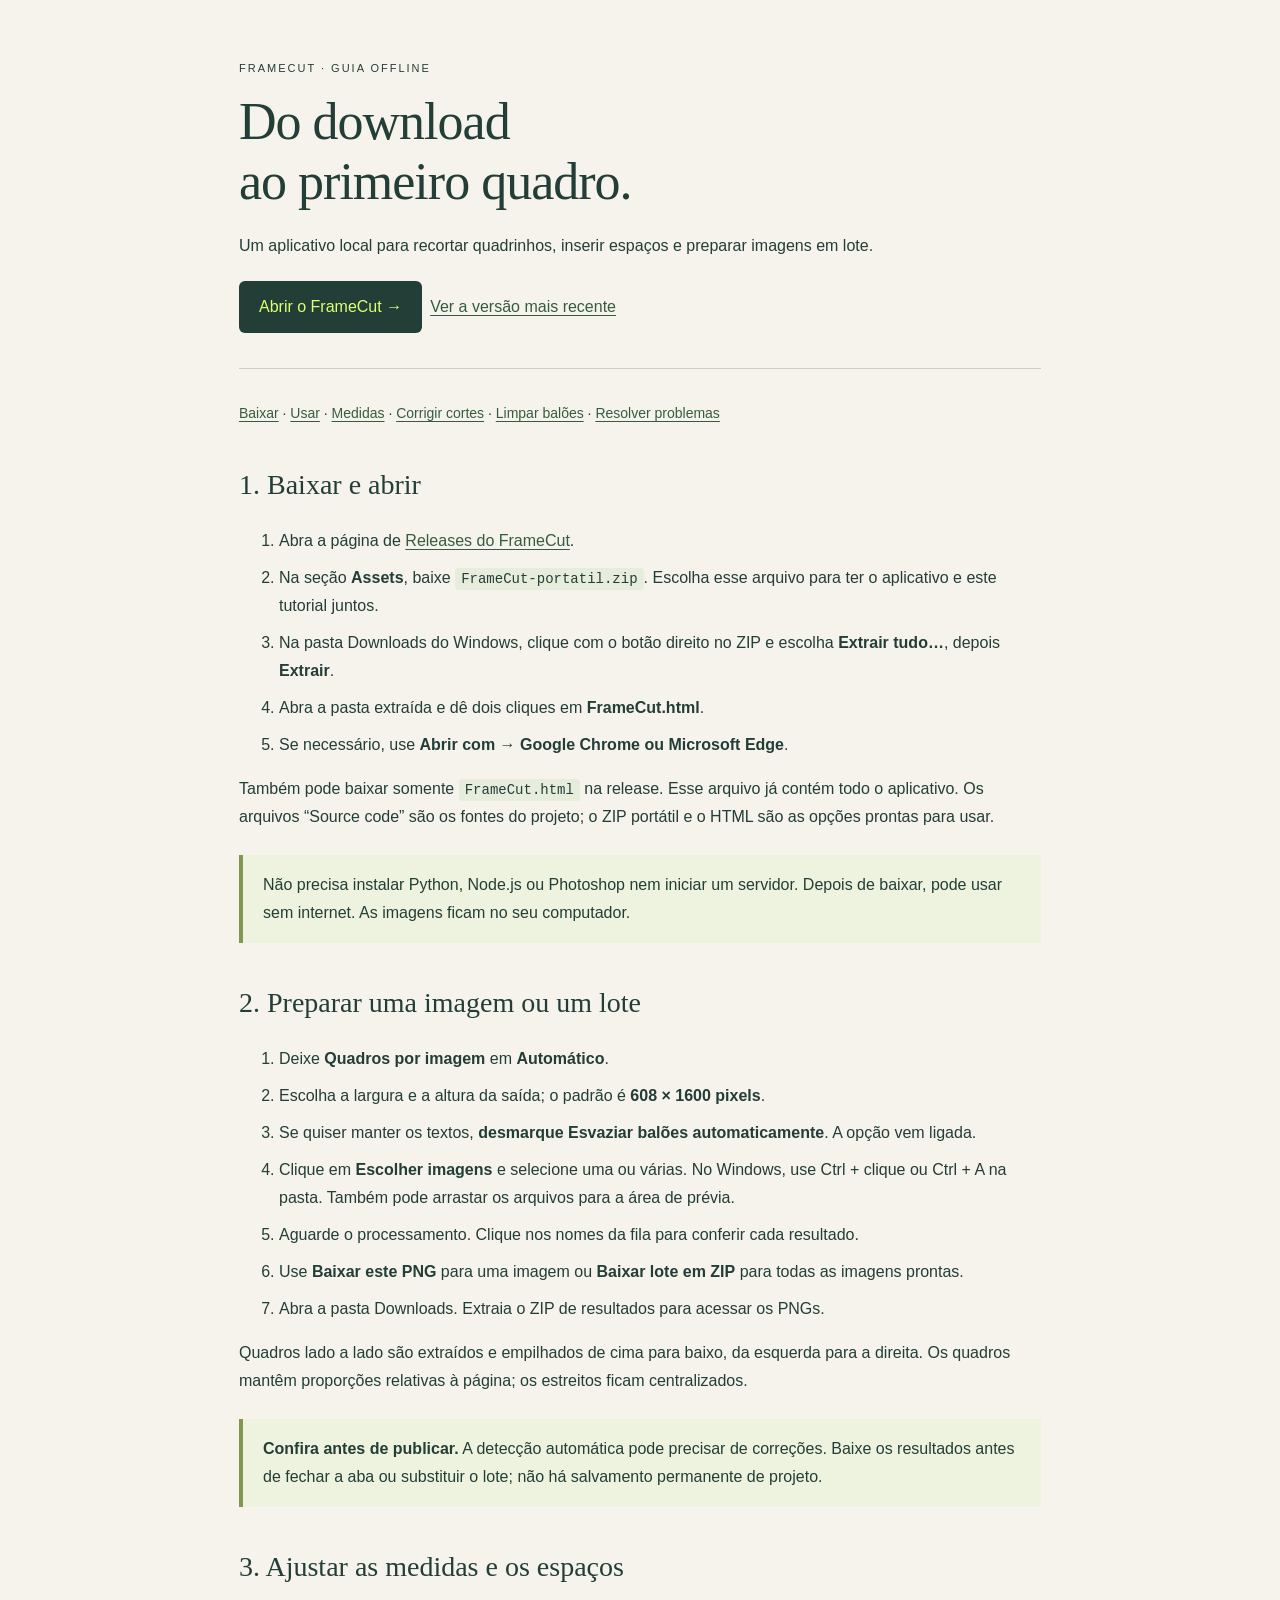
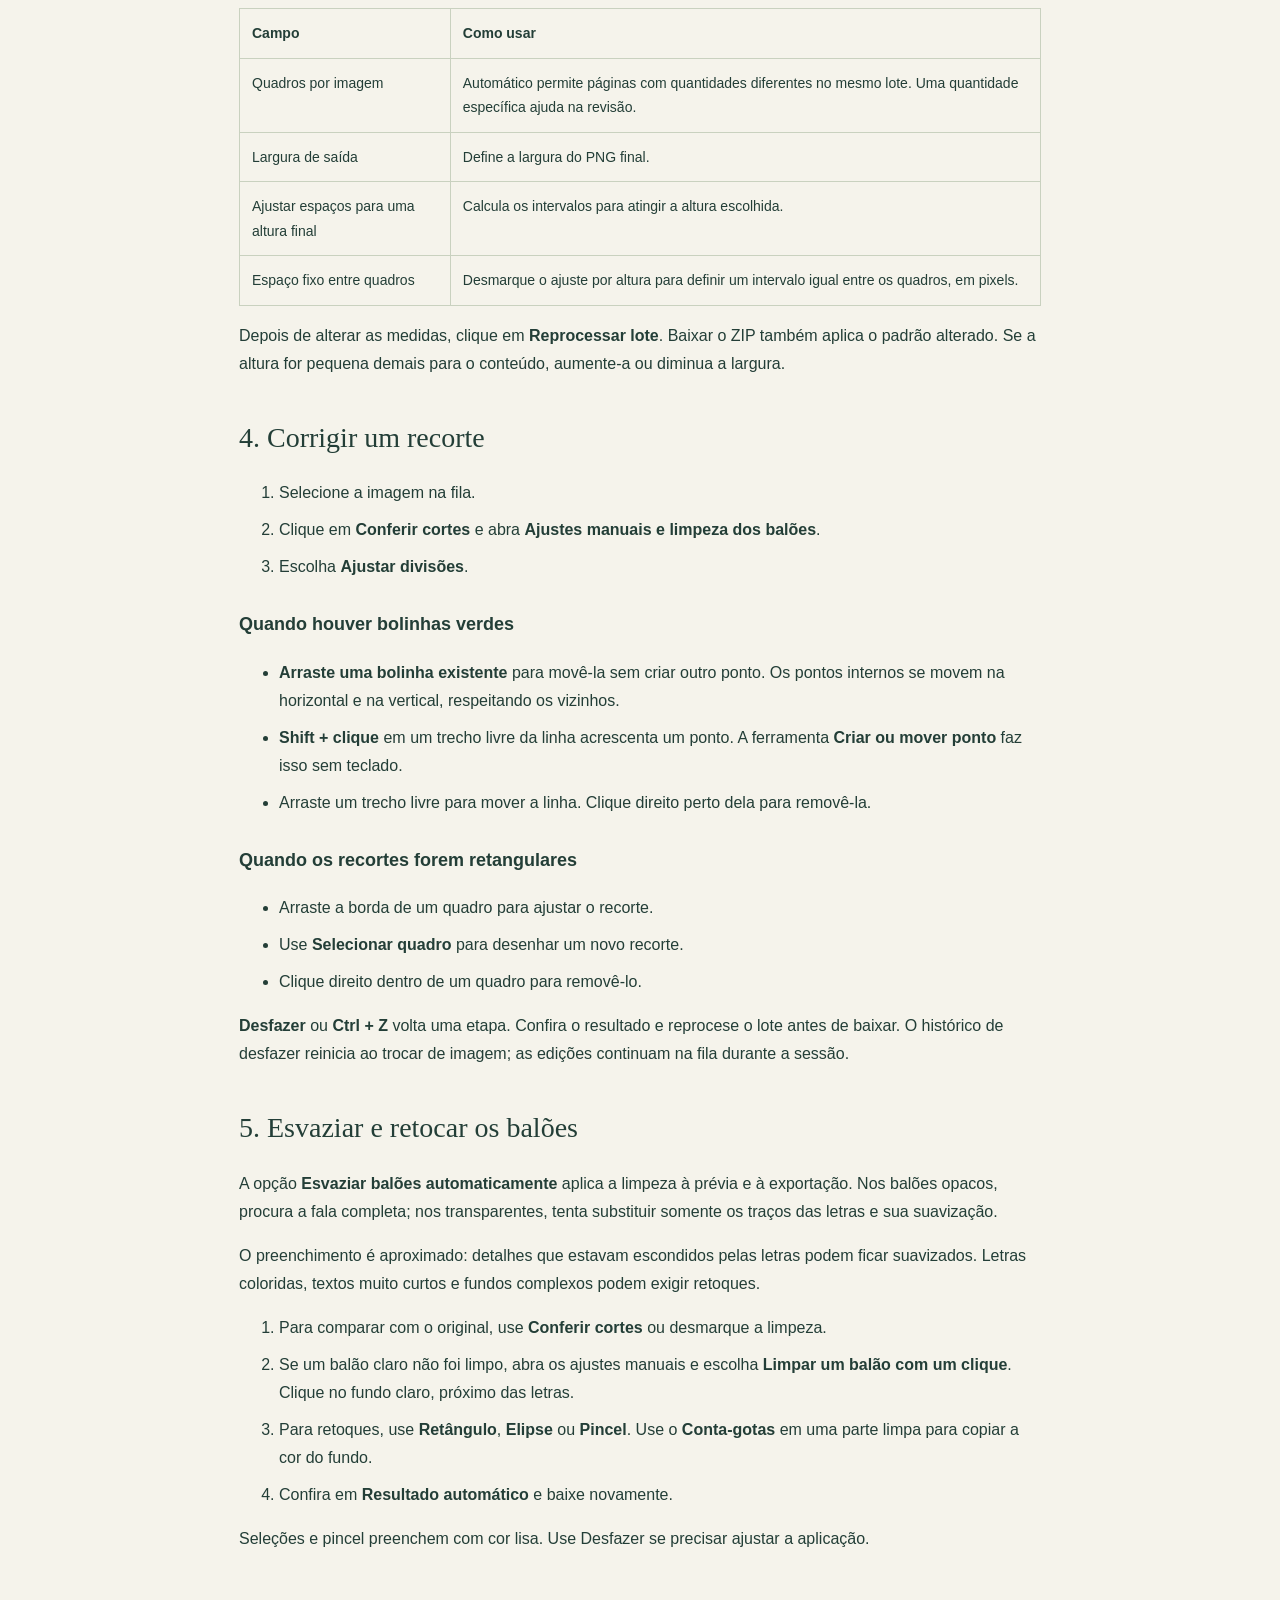
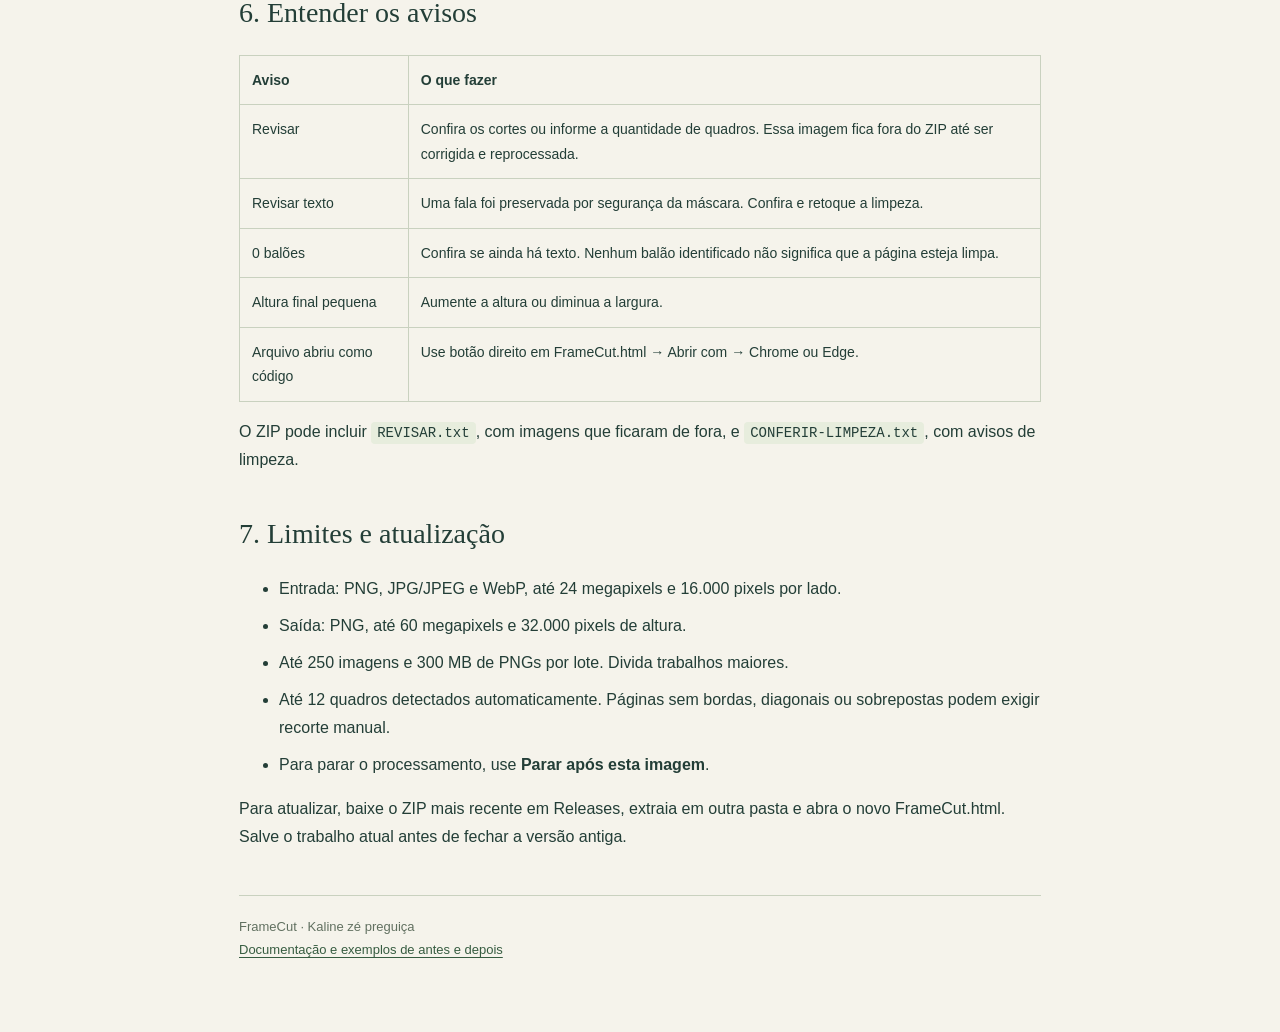
==== docs/COMO-USAR.html @ fc02edd4 "Prepare FrameCut v1.0.0 with portable app and usage tutorials" ====
<!doctype html>
<html lang="pt-BR">
<head>
<meta charset="utf-8">
<meta name="viewport" content="width=device-width,initial-scale=1">
<title>FrameCut — do download ao uso</title>
<style>
:root{color-scheme:light}*{box-sizing:border-box}body{margin:0;background:#f5f3eb;color:#233e37;font:16px/1.75 "Trebuchet MS",sans-serif}main{max-width:850px;margin:auto;padding:48px 24px 70px}header{border-bottom:1px solid #c9d1bf;padding-bottom:30px;margin-bottom:32px}.eyebrow{font-size:11px;letter-spacing:2px}h1{font:normal clamp(32px,6vw,52px)/1.15 Georgia,serif;letter-spacing:-1px;margin:14px 0 20px}h2{font:normal 28px/1.3 Georgia,serif;margin-top:42px}h3{font-size:18px;margin-top:28px}a{color:#365c40;text-underline-offset:3px}li{margin:9px 0}code{font:14px Consolas,monospace;background:#e7eddd;padding:3px 6px;border-radius:4px}.button{display:inline-block;padding:12px 20px;border-radius:6px;background:#233e37;color:#dfff73;text-decoration:none;margin:5px 8px 5px 0}.note{background:#eef3df;border-left:4px solid #809653;padding:16px 20px;margin:24px 0}table{width:100%;border-collapse:collapse;font-size:14px}td,th{padding:12px;border:1px solid #c9d1bf;text-align:left;vertical-align:top}nav{font-size:14px}footer{margin-top:44px;border-top:1px solid #c9d1bf;padding-top:20px;font-size:13px;color:#617060}@media(max-width:520px){main{padding:28px 18px}table{font-size:12px}td,th{padding:8px}}@media print{body{background:white}.button,nav{display:none}main{padding:0}h2{break-after:avoid}}
</style>
</head>
<body><main>
<header><p class="eyebrow">FRAMECUT · GUIA OFFLINE</p><h1>Do download<br>ao primeiro quadro.</h1><p>Um aplicativo local para recortar quadrinhos, inserir espaços e preparar imagens em lote.</p><a class="button" href="FrameCut.html">Abrir o FrameCut →</a><a href="https://github.com/NotOnepiecePlease/FrameCut/releases/latest">Ver a versão mais recente</a></header>
<nav><a href="#baixar">Baixar</a> · <a href="#usar">Usar</a> · <a href="#medidas">Medidas</a> · <a href="#cortes">Corrigir cortes</a> · <a href="#baloes">Limpar balões</a> · <a href="#problemas">Resolver problemas</a></nav>
<h2 id="baixar">1. Baixar e abrir</h2>
<ol><li>Abra a página de <a href="https://github.com/NotOnepiecePlease/FrameCut/releases/latest">Releases do FrameCut</a>.</li><li>Na seção <strong>Assets</strong>, baixe <code>FrameCut-portatil.zip</code>. Escolha esse arquivo para ter o aplicativo e este tutorial juntos.</li><li>Na pasta Downloads do Windows, clique com o botão direito no ZIP e escolha <strong>Extrair tudo…</strong>, depois <strong>Extrair</strong>.</li><li>Abra a pasta extraída e dê dois cliques em <strong>FrameCut.html</strong>.</li><li>Se necessário, use <strong>Abrir com → Google Chrome ou Microsoft Edge</strong>.</li></ol>
<p>Também pode baixar somente <code>FrameCut.html</code> na release. Esse arquivo já contém todo o aplicativo. Os arquivos “Source code” são os fontes do projeto; o ZIP portátil e o HTML são as opções prontas para usar.</p>
<div class="note">Não precisa instalar Python, Node.js ou Photoshop nem iniciar um servidor. Depois de baixar, pode usar sem internet. As imagens ficam no seu computador.</div>
<h2 id="usar">2. Preparar uma imagem ou um lote</h2>
<ol><li>Deixe <strong>Quadros por imagem</strong> em <strong>Automático</strong>.</li><li>Escolha a largura e a altura da saída; o padrão é <strong>608 × 1600 pixels</strong>.</li><li>Se quiser manter os textos, <strong>desmarque Esvaziar balões automaticamente</strong>. A opção vem ligada.</li><li>Clique em <strong>Escolher imagens</strong> e selecione uma ou várias. No Windows, use Ctrl + clique ou Ctrl + A na pasta. Também pode arrastar os arquivos para a área de prévia.</li><li>Aguarde o processamento. Clique nos nomes da fila para conferir cada resultado.</li><li>Use <strong>Baixar este PNG</strong> para uma imagem ou <strong>Baixar lote em ZIP</strong> para todas as imagens prontas.</li><li>Abra a pasta Downloads. Extraia o ZIP de resultados para acessar os PNGs.</li></ol>
<p>Quadros lado a lado são extraídos e empilhados de cima para baixo, da esquerda para a direita. Os quadros mantêm proporções relativas à página; os estreitos ficam centralizados.</p>
<div class="note"><strong>Confira antes de publicar.</strong> A detecção automática pode precisar de correções. Baixe os resultados antes de fechar a aba ou substituir o lote; não há salvamento permanente de projeto.</div>
<h2 id="medidas">3. Ajustar as medidas e os espaços</h2>
<table><thead><tr><th>Campo</th><th>Como usar</th></tr></thead><tbody><tr><td>Quadros por imagem</td><td>Automático permite páginas com quantidades diferentes no mesmo lote. Uma quantidade específica ajuda na revisão.</td></tr><tr><td>Largura de saída</td><td>Define a largura do PNG final.</td></tr><tr><td>Ajustar espaços para uma altura final</td><td>Calcula os intervalos para atingir a altura escolhida.</td></tr><tr><td>Espaço fixo entre quadros</td><td>Desmarque o ajuste por altura para definir um intervalo igual entre os quadros, em pixels.</td></tr></tbody></table>
<p>Depois de alterar as medidas, clique em <strong>Reprocessar lote</strong>. Baixar o ZIP também aplica o padrão alterado. Se a altura for pequena demais para o conteúdo, aumente-a ou diminua a largura.</p>
<h2 id="cortes">4. Corrigir um recorte</h2>
<ol><li>Selecione a imagem na fila.</li><li>Clique em <strong>Conferir cortes</strong> e abra <strong>Ajustes manuais e limpeza dos balões</strong>.</li><li>Escolha <strong>Ajustar divisões</strong>.</li></ol>
<h3>Quando houver bolinhas verdes</h3><ul><li><strong>Arraste uma bolinha existente</strong> para movê-la sem criar outro ponto. Os pontos internos se movem na horizontal e na vertical, respeitando os vizinhos.</li><li><strong>Shift + clique</strong> em um trecho livre da linha acrescenta um ponto. A ferramenta <strong>Criar ou mover ponto</strong> faz isso sem teclado.</li><li>Arraste um trecho livre para mover a linha. Clique direito perto dela para removê-la.</li></ul>
<h3>Quando os recortes forem retangulares</h3><ul><li>Arraste a borda de um quadro para ajustar o recorte.</li><li>Use <strong>Selecionar quadro</strong> para desenhar um novo recorte.</li><li>Clique direito dentro de um quadro para removê-lo.</li></ul>
<p><strong>Desfazer</strong> ou <strong>Ctrl + Z</strong> volta uma etapa. Confira o resultado e reprocese o lote antes de baixar. O histórico de desfazer reinicia ao trocar de imagem; as edições continuam na fila durante a sessão.</p>
<h2 id="baloes">5. Esvaziar e retocar os balões</h2>
<p>A opção <strong>Esvaziar balões automaticamente</strong> aplica a limpeza à prévia e à exportação. Nos balões opacos, procura a fala completa; nos transparentes, tenta substituir somente os traços das letras e sua suavização.</p>
<p>O preenchimento é aproximado: detalhes que estavam escondidos pelas letras podem ficar suavizados. Letras coloridas, textos muito curtos e fundos complexos podem exigir retoques.</p>
<ol><li>Para comparar com o original, use <strong>Conferir cortes</strong> ou desmarque a limpeza.</li><li>Se um balão claro não foi limpo, abra os ajustes manuais e escolha <strong>Limpar um balão com um clique</strong>. Clique no fundo claro, próximo das letras.</li><li>Para retoques, use <strong>Retângulo</strong>, <strong>Elipse</strong> ou <strong>Pincel</strong>. Use o <strong>Conta-gotas</strong> em uma parte limpa para copiar a cor do fundo.</li><li>Confira em <strong>Resultado automático</strong> e baixe novamente.</li></ol>
<p>Seleções e pincel preenchem com cor lisa. Use Desfazer se precisar ajustar a aplicação.</p>
<h2 id="problemas">6. Entender os avisos</h2>
<table><thead><tr><th>Aviso</th><th>O que fazer</th></tr></thead><tbody><tr><td>Revisar</td><td>Confira os cortes ou informe a quantidade de quadros. Essa imagem fica fora do ZIP até ser corrigida e reprocessada.</td></tr><tr><td>Revisar texto</td><td>Uma fala foi preservada por segurança da máscara. Confira e retoque a limpeza.</td></tr><tr><td>0 balões</td><td>Confira se ainda há texto. Nenhum balão identificado não significa que a página esteja limpa.</td></tr><tr><td>Altura final pequena</td><td>Aumente a altura ou diminua a largura.</td></tr><tr><td>Arquivo abriu como código</td><td>Use botão direito em FrameCut.html → Abrir com → Chrome ou Edge.</td></tr></tbody></table>
<p>O ZIP pode incluir <code>REVISAR.txt</code>, com imagens que ficaram de fora, e <code>CONFERIR-LIMPEZA.txt</code>, com avisos de limpeza.</p>
<h2>7. Limites e atualização</h2>
<ul><li>Entrada: PNG, JPG/JPEG e WebP, até 24 megapixels e 16.000 pixels por lado.</li><li>Saída: PNG, até 60 megapixels e 32.000 pixels de altura.</li><li>Até 250 imagens e 300 MB de PNGs por lote. Divida trabalhos maiores.</li><li>Até 12 quadros detectados automaticamente. Páginas sem bordas, diagonais ou sobrepostas podem exigir recorte manual.</li><li>Para parar o processamento, use <strong>Parar após esta imagem</strong>.</li></ul>
<p>Para atualizar, baixe o ZIP mais recente em Releases, extraia em outra pasta e abra o novo FrameCut.html. Salve o trabalho atual antes de fechar a versão antiga.</p>
<footer>FrameCut · Kaline zé preguiça<br><a href="https://github.com/NotOnepiecePlease/FrameCut#readme">Documentação e exemplos de antes e depois</a></footer>
</main></body></html>
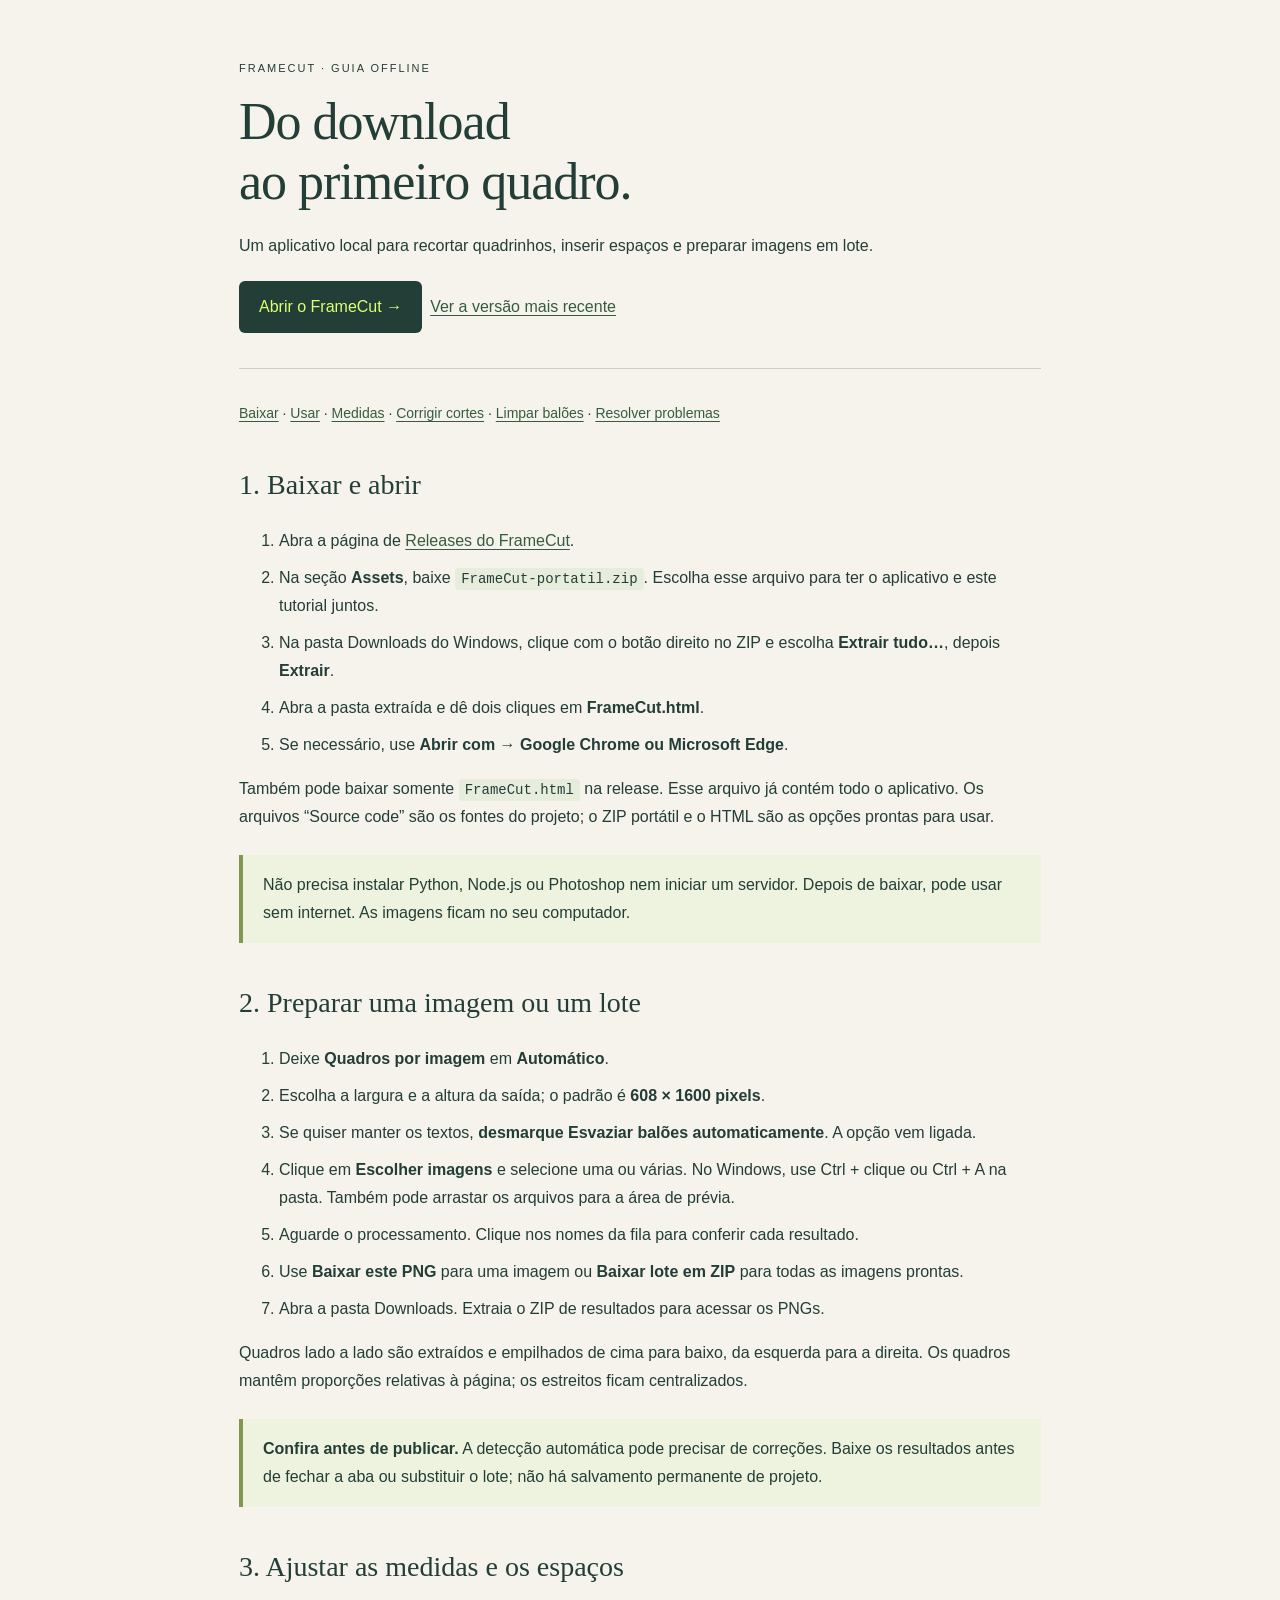
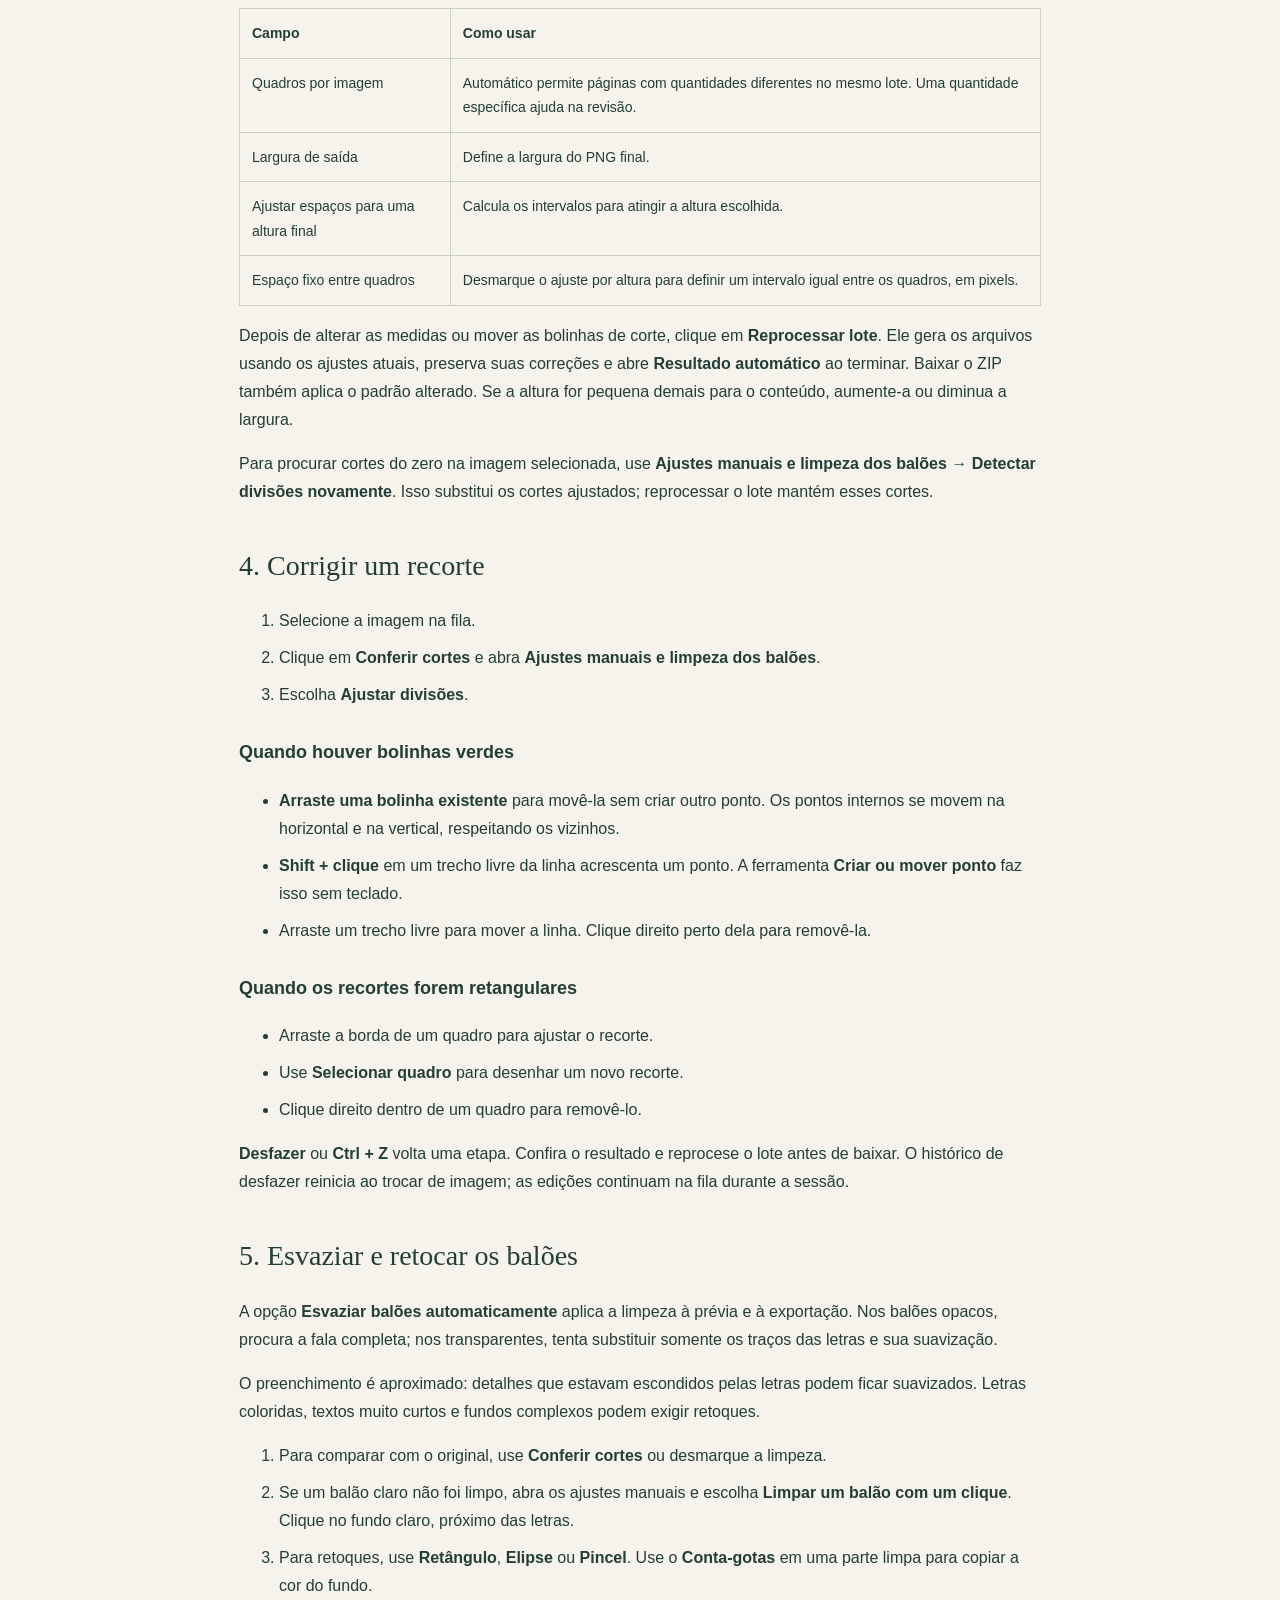
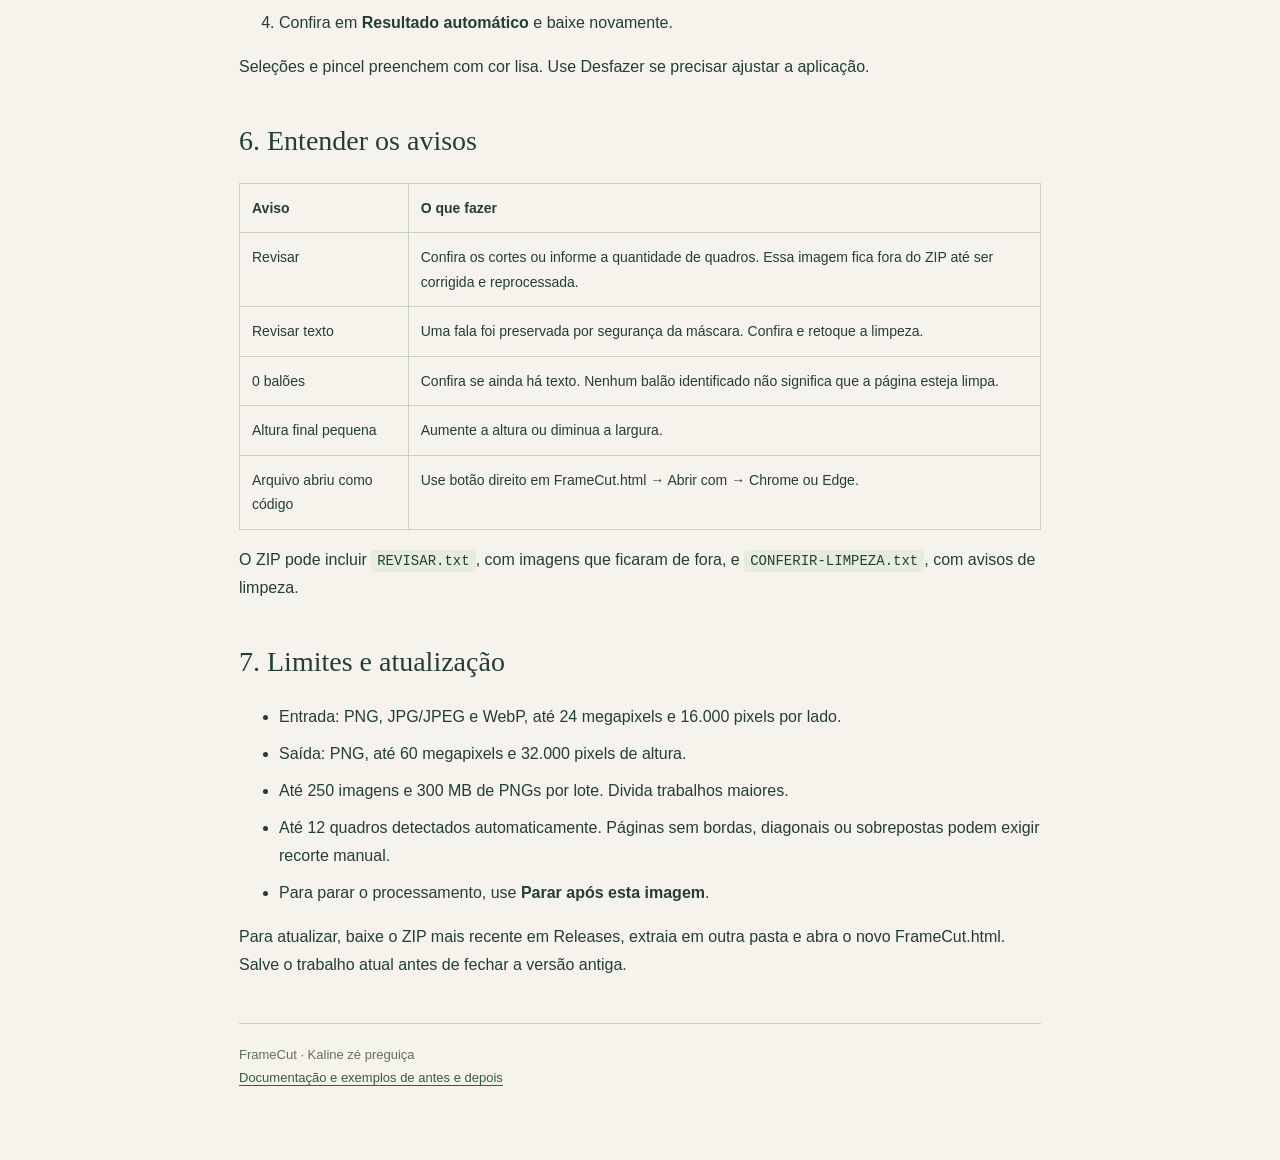
==== commit 20e6c9d5: "Show updated result after reprocessing edited cuts" ====
--- a/docs/COMO-USAR.html
+++ b/docs/COMO-USAR.html
@@ -21,7 +21,8 @@
 <div class="note"><strong>Confira antes de publicar.</strong> A detecção automática pode precisar de correções. Baixe os resultados antes de fechar a aba ou substituir o lote; não há salvamento permanente de projeto.</div>
 <h2 id="medidas">3. Ajustar as medidas e os espaços</h2>
 <table><thead><tr><th>Campo</th><th>Como usar</th></tr></thead><tbody><tr><td>Quadros por imagem</td><td>Automático permite páginas com quantidades diferentes no mesmo lote. Uma quantidade específica ajuda na revisão.</td></tr><tr><td>Largura de saída</td><td>Define a largura do PNG final.</td></tr><tr><td>Ajustar espaços para uma altura final</td><td>Calcula os intervalos para atingir a altura escolhida.</td></tr><tr><td>Espaço fixo entre quadros</td><td>Desmarque o ajuste por altura para definir um intervalo igual entre os quadros, em pixels.</td></tr></tbody></table>
-<p>Depois de alterar as medidas, clique em <strong>Reprocessar lote</strong>. Baixar o ZIP também aplica o padrão alterado. Se a altura for pequena demais para o conteúdo, aumente-a ou diminua a largura.</p>
+<p>Depois de alterar as medidas ou mover as bolinhas de corte, clique em <strong>Reprocessar lote</strong>. Ele gera os arquivos usando os ajustes atuais, preserva suas correções e abre <strong>Resultado automático</strong> ao terminar. Baixar o ZIP também aplica o padrão alterado. Se a altura for pequena demais para o conteúdo, aumente-a ou diminua a largura.</p>
+<p>Para procurar cortes do zero na imagem selecionada, use <strong>Ajustes manuais e limpeza dos balões → Detectar divisões novamente</strong>. Isso substitui os cortes ajustados; reprocessar o lote mantém esses cortes.</p>
 <h2 id="cortes">4. Corrigir um recorte</h2>
 <ol><li>Selecione a imagem na fila.</li><li>Clique em <strong>Conferir cortes</strong> e abra <strong>Ajustes manuais e limpeza dos balões</strong>.</li><li>Escolha <strong>Ajustar divisões</strong>.</li></ol>
 <h3>Quando houver bolinhas verdes</h3><ul><li><strong>Arraste uma bolinha existente</strong> para movê-la sem criar outro ponto. Os pontos internos se movem na horizontal e na vertical, respeitando os vizinhos.</li><li><strong>Shift + clique</strong> em um trecho livre da linha acrescenta um ponto. A ferramenta <strong>Criar ou mover ponto</strong> faz isso sem teclado.</li><li>Arraste um trecho livre para mover a linha. Clique direito perto dela para removê-la.</li></ul>
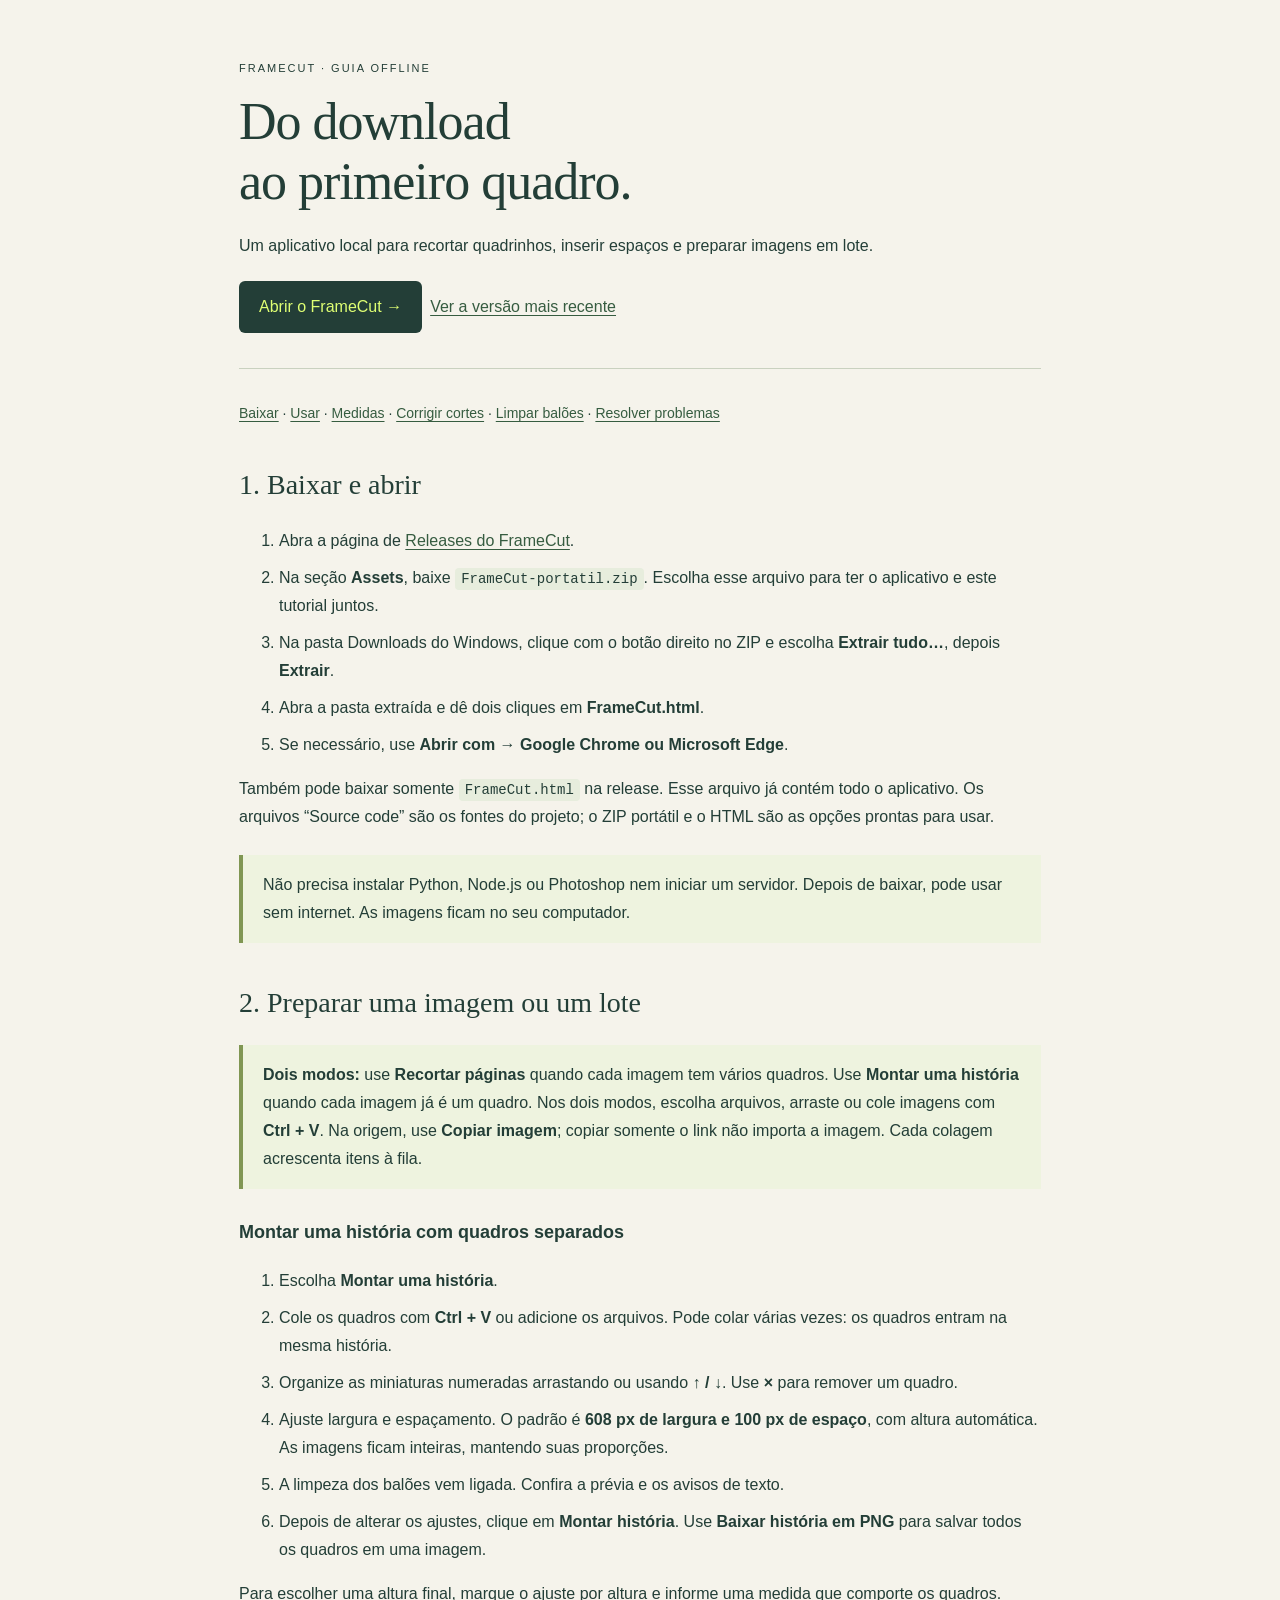
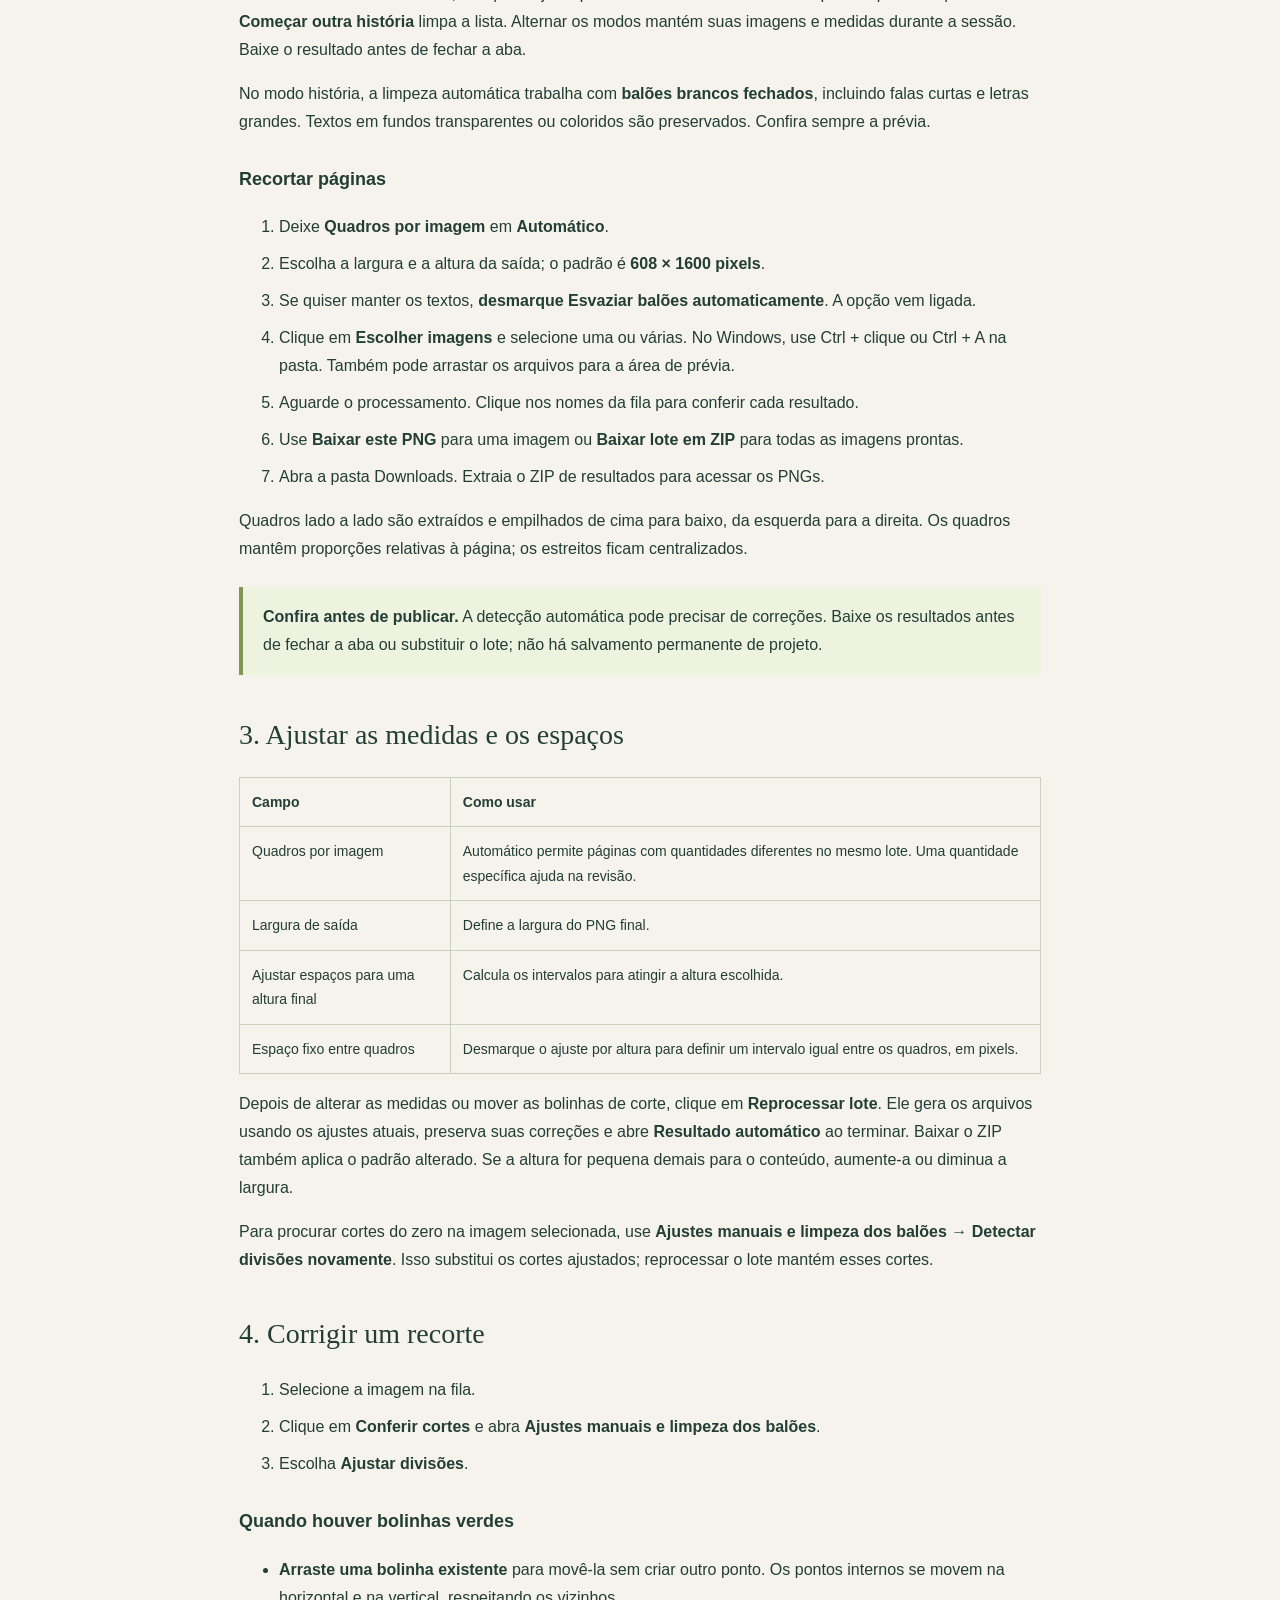
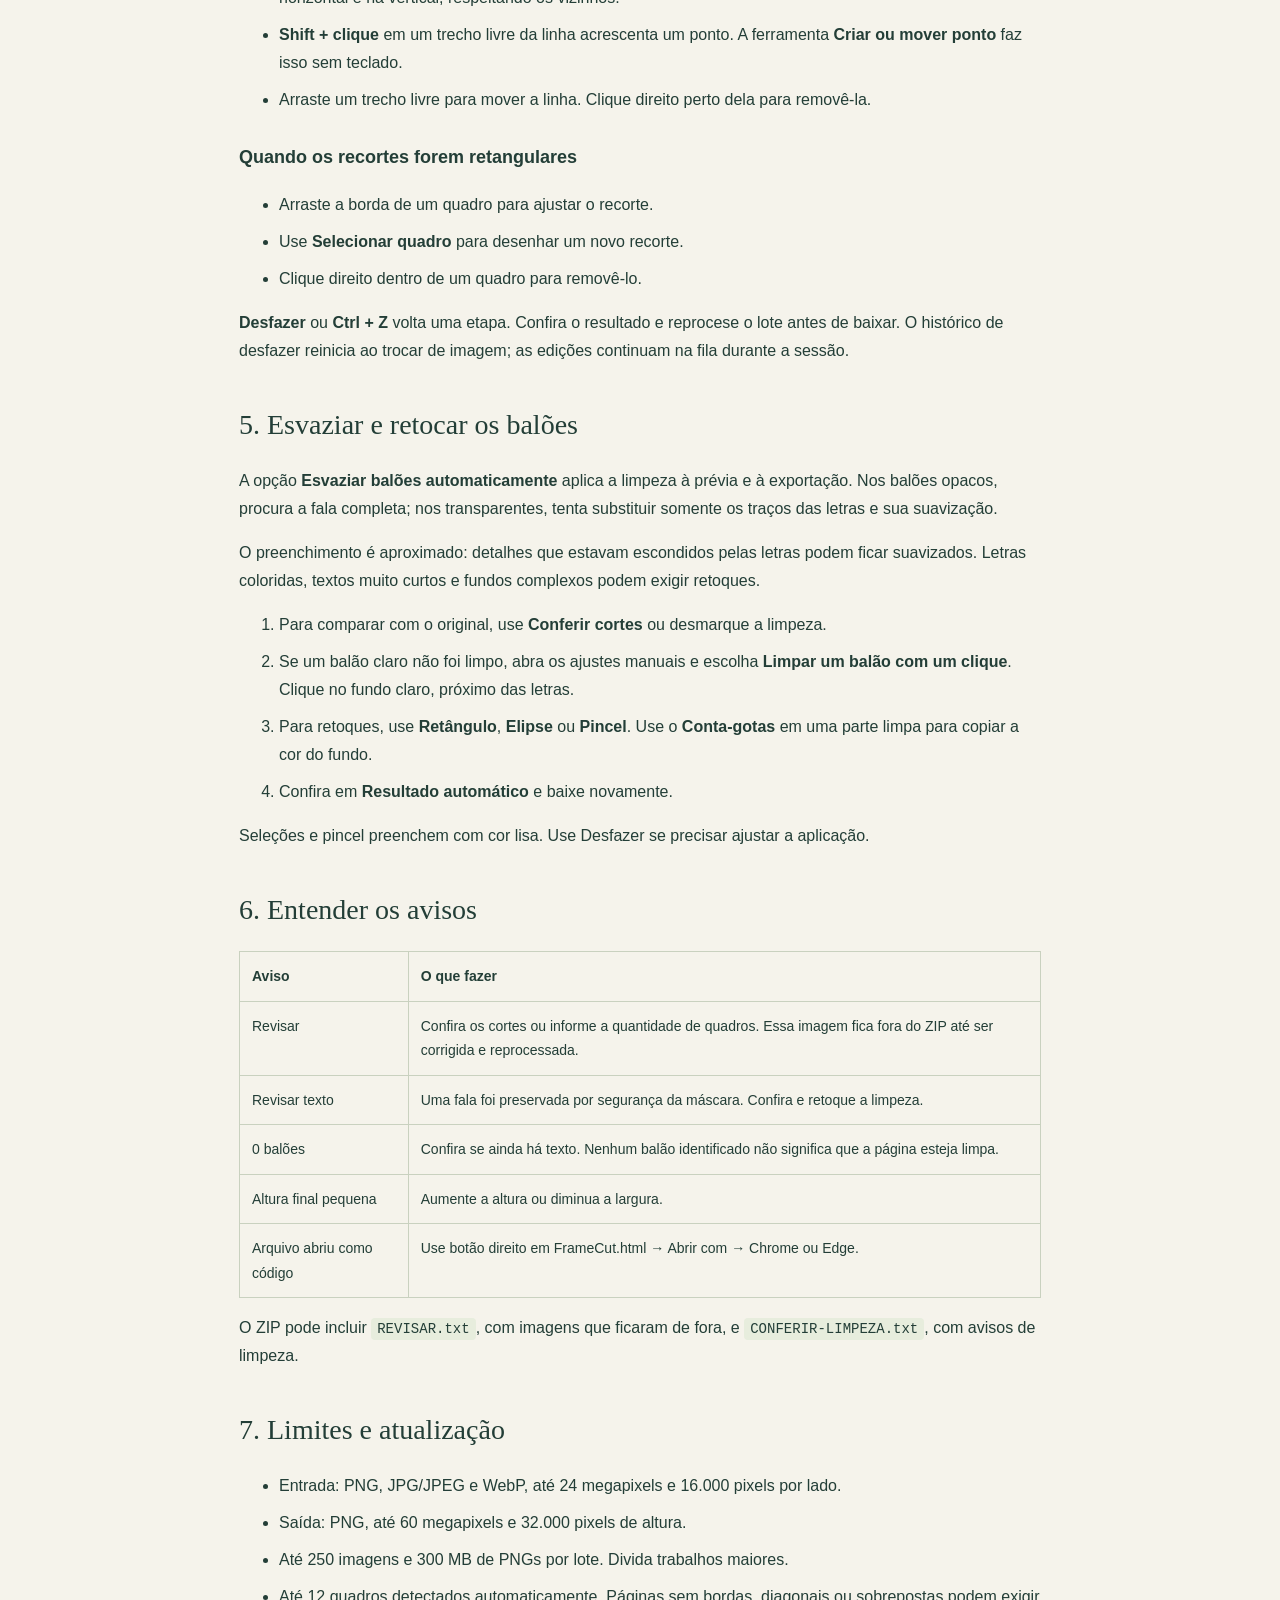
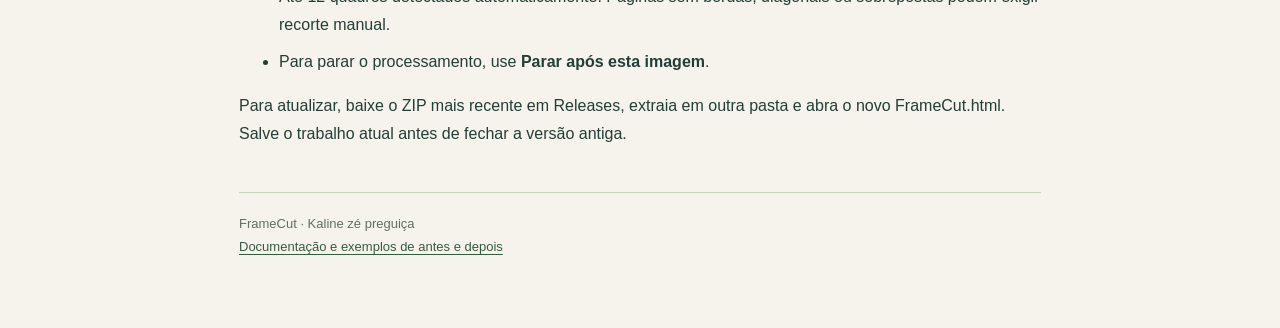
==== commit dbefcaf5: "Add story assembly and clipboard imports; preserve decorated masks" ====
--- a/docs/COMO-USAR.html
+++ b/docs/COMO-USAR.html
@@ -16,6 +16,12 @@
 <p>Também pode baixar somente <code>FrameCut.html</code> na release. Esse arquivo já contém todo o aplicativo. Os arquivos “Source code” são os fontes do projeto; o ZIP portátil e o HTML são as opções prontas para usar.</p>
 <div class="note">Não precisa instalar Python, Node.js ou Photoshop nem iniciar um servidor. Depois de baixar, pode usar sem internet. As imagens ficam no seu computador.</div>
 <h2 id="usar">2. Preparar uma imagem ou um lote</h2>
+<div class="note"><strong>Dois modos:</strong> use <strong>Recortar páginas</strong> quando cada imagem tem vários quadros. Use <strong>Montar uma história</strong> quando cada imagem já é um quadro. Nos dois modos, escolha arquivos, arraste ou cole imagens com <strong>Ctrl + V</strong>. Na origem, use <strong>Copiar imagem</strong>; copiar somente o link não importa a imagem. Cada colagem acrescenta itens à fila.</div>
+<h3>Montar uma história com quadros separados</h3>
+<ol><li>Escolha <strong>Montar uma história</strong>.</li><li>Cole os quadros com <strong>Ctrl + V</strong> ou adicione os arquivos. Pode colar várias vezes: os quadros entram na mesma história.</li><li>Organize as miniaturas numeradas arrastando ou usando <strong>↑ / ↓</strong>. Use <strong>×</strong> para remover um quadro.</li><li>Ajuste largura e espaçamento. O padrão é <strong>608 px de largura e 100 px de espaço</strong>, com altura automática. As imagens ficam inteiras, mantendo suas proporções.</li><li>A limpeza dos balões vem ligada. Confira a prévia e os avisos de texto.</li><li>Depois de alterar os ajustes, clique em <strong>Montar história</strong>. Use <strong>Baixar história em PNG</strong> para salvar todos os quadros em uma imagem.</li></ol>
+<p>Para escolher uma altura final, marque o ajuste por altura e informe uma medida que comporte os quadros. <strong>Começar outra história</strong> limpa a lista. Alternar os modos mantém suas imagens e medidas durante a sessão. Baixe o resultado antes de fechar a aba.</p>
+<p>No modo história, a limpeza automática trabalha com <strong>balões brancos fechados</strong>, incluindo falas curtas e letras grandes. Textos em fundos transparentes ou coloridos são preservados. Confira sempre a prévia.</p>
+<h3>Recortar páginas</h3>
 <ol><li>Deixe <strong>Quadros por imagem</strong> em <strong>Automático</strong>.</li><li>Escolha a largura e a altura da saída; o padrão é <strong>608 × 1600 pixels</strong>.</li><li>Se quiser manter os textos, <strong>desmarque Esvaziar balões automaticamente</strong>. A opção vem ligada.</li><li>Clique em <strong>Escolher imagens</strong> e selecione uma ou várias. No Windows, use Ctrl + clique ou Ctrl + A na pasta. Também pode arrastar os arquivos para a área de prévia.</li><li>Aguarde o processamento. Clique nos nomes da fila para conferir cada resultado.</li><li>Use <strong>Baixar este PNG</strong> para uma imagem ou <strong>Baixar lote em ZIP</strong> para todas as imagens prontas.</li><li>Abra a pasta Downloads. Extraia o ZIP de resultados para acessar os PNGs.</li></ol>
 <p>Quadros lado a lado são extraídos e empilhados de cima para baixo, da esquerda para a direita. Os quadros mantêm proporções relativas à página; os estreitos ficam centralizados.</p>
 <div class="note"><strong>Confira antes de publicar.</strong> A detecção automática pode precisar de correções. Baixe os resultados antes de fechar a aba ou substituir o lote; não há salvamento permanente de projeto.</div>
